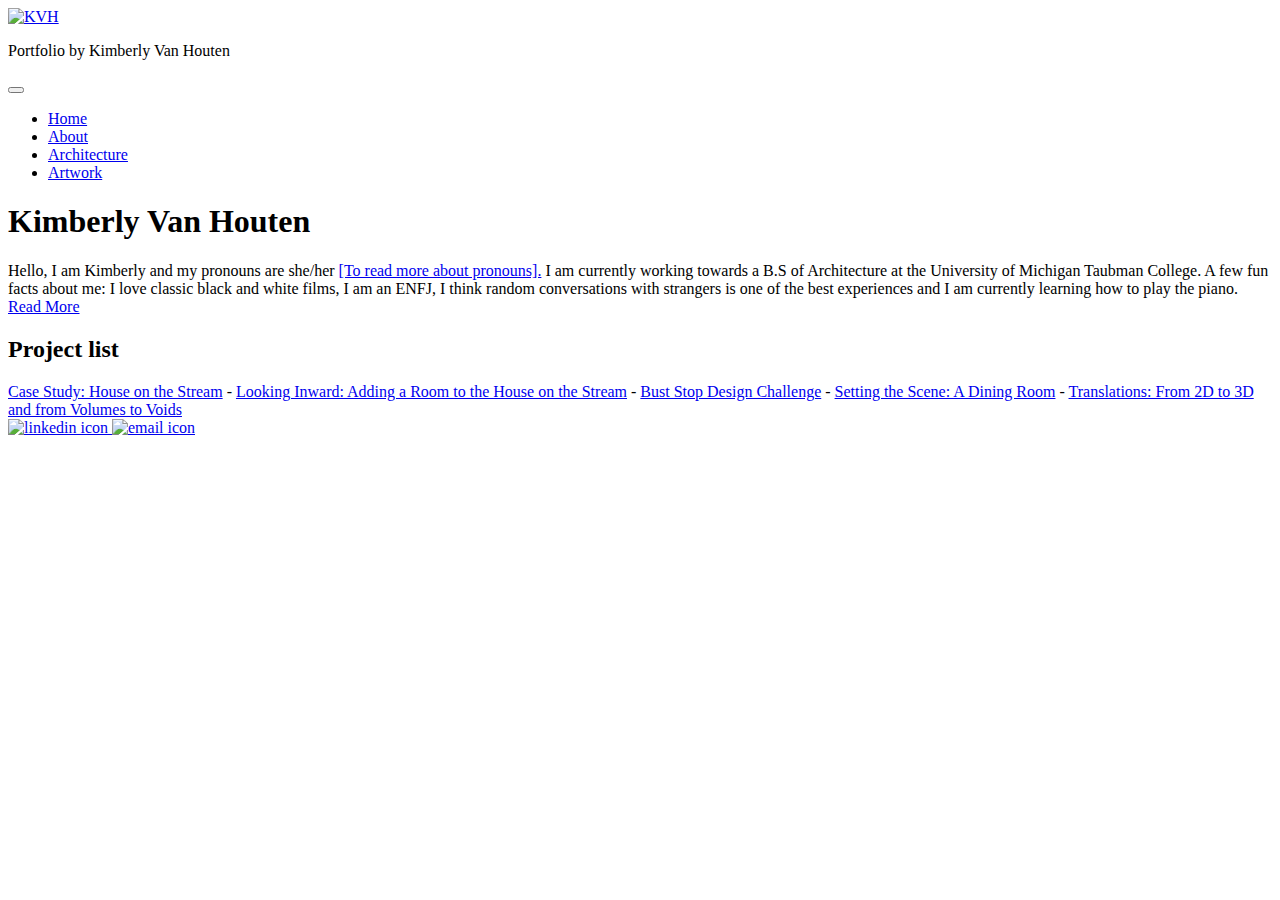
==== index.html @ df695e16 "Add files via upload" ====
﻿<!DOCTYPE html>

<html lang="en" xmlns="http://www.w3.org/1999/xhtml">
<head>
    <meta charset="utf-8" />
    <meta name="viewport" content="width=device-width, initial-scale=1">
    <link rel="shortcut icon" type="image/png" href="images/KVH_favicon.png" />
    <!-- Bootstrap CSS -->
    <link href="https://cdn.jsdelivr.net/npm/bootstrap@5.1.3/dist/css/bootstrap.min.css"
          rel="stylesheet" integrity="sha384-1BmE4kWBq78iYhFldvKuhfTAU6auU8tT94WrHftjDbrCEXSU1oBoqyl2QvZ6jIW3"
          crossorigin="anonymous">
    <link rel="stylesheet" href="css/html5reset.css">

    <link rel="stylesheet" href="css/style.css">

    <title> KIMBERLY VAN HOUTEN</title>
</head>
<body>
    <!-- header is repeated content -->
    <!--/.Navbar-->
    <header class="home-page">
        <nav class="navbar navbar-expand-md navbar-light fixed-top">
            <!-- Logo that links to homepage -->
            <div class=mainLogo>
                <a href=index.html>
                    <img src="images/KVH_logo.png" alt="KVH" id="logo_initial">
                </a>
                <!-- text -->
                <p>Portfolio by Kimberly Van Houten </p>
            </div>
            <!--collapsable menu button -->
            <button class="navbar-toggler" type="button" data-bs-toggle="collapse"
                    data-bs-target="#navbarCollapse" aria-controls="navbarCollapse"
                    aria-expanded="false" aria-label="Toggle navigation">
                <span class="navbar-toggler-icon"></span>
            </button>
            <!--collapsable menu content-->
            <div class="collapse navbar-collapse" id="navbarCollapse">
                <ul class="navbar-nav ms-auto mb-2 mb-md-0">
                    <li class="nav-item">
                        <a class="nav-link active" href="index.html">Home</a>
                    </li>
                    <li class="nav-item">
                        <a class="nav-link" href="about.html"> About </a>
                    </li>
                    <li class="nav-item">
                        <a class="nav-link" href="architecture.html"> Architecture </a>
                    </li>
                    <li class="nav-item">
                        <a class="nav-link" href="artwork.html"> Artwork </a>
                    </li>
                </ul>
            </div>
        </nav>

        <h1 id="home_header">Kimberly Van Houten</h1>
    </header>
    <main class="container-main">

        <!-- Large image that is sticky and maybe a little blurred-->
        <p class="body_text" id="intro_bio">
            Hello, I am Kimberly and my pronouns are she/her <a target="blank" href="https://lgbtlifecenter.org/pronouns/">[To read more about pronouns].</a>
            I am currently working towards a B.S of Architecture
            at the University of Michigan Taubman College.   A few fun facts about me: I love classic
            black and white films, I am an ENFJ, I think random conversations with strangers
            is one of the best experiences and I am currently learning how to play the piano.
            <a href="about.html">Read More</a>
        </p>

        <div id="project_list">
            <h2> Project list</h2>
            <a href="work_ug1p1.html">Case Study: House on the Stream</a>
            -
            <a href="work_ug1p2.html">Looking Inward: Adding a Room to the House on the Stream</a>
            -
            <a href="work_busstop.html">Bust Stop Design Challenge</a>
            -
            <a href="work_211.html">Setting the Scene: A Dining Room</a>
            -
            <a href="work_218p1.html">Translations: From 2D to 3D and from Volumes to Voids</a>
        </div>

    </main>

    <!-- footer is repeated content -->
    <footer>
        <!-- social media icon links -->
        <a target="blank" href="https://www.linkedin.com/in/kimberly-van-houten/">
            <img src="images/linkedin_icon.png" alt="linkedin icon">
        </a>

        <a target="blank" href="mailto:vhoutenk@umich.edu">
            <img src="images/email_icon.png" alt="email icon">
        </a>
    </footer>

    <!-- script for the dropdown menu-->
    <script src="https://cdn.jsdelivr.net/npm/bootstrap@5.1.3/dist/js/bootstrap.bundle.min.js"
            integrity="sha384-ka7Sk0Gln4gmtz2MlQnikT1wXgYsOg+OMhuP+IlRH9sENBO0LRn5q+8nbTov4+1p"
            crossorigin="anonymous">

    </script>


</body>
</html>
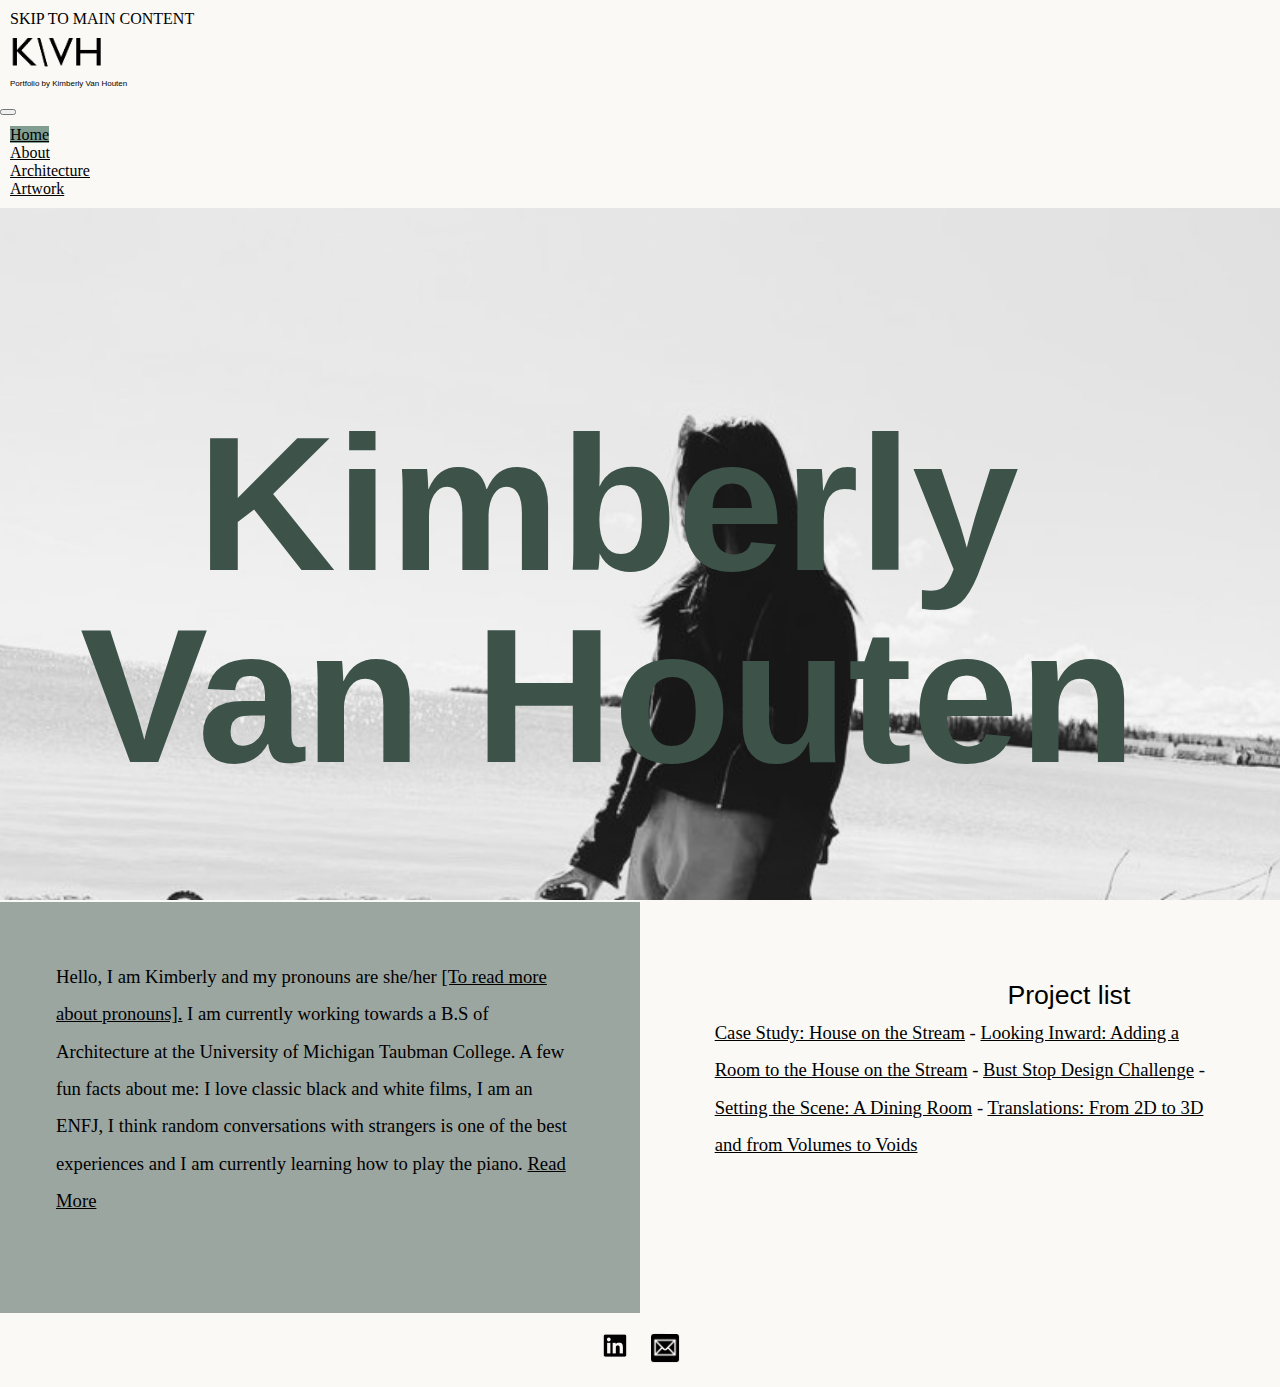
==== commit 6304a212: "Add files via upload" ====
--- a/index.html
+++ b/index.html
@@ -16,6 +16,7 @@
     <title> KIMBERLY VAN HOUTEN</title>
 </head>
 <body>
+    <div class="skip"><a href="#main">Skip to Main Content</a></div>
     <!-- header is repeated content -->
     <!--/.Navbar-->
     <header class="home-page">
@@ -52,10 +53,11 @@
                 </ul>
             </div>
         </nav>
+        
 
         <h1 id="home_header">Kimberly Van Houten</h1>
     </header>
-    <main class="container-main">
+    <main class="container-main" id="main">
 
         <!-- Large image that is sticky and maybe a little blurred-->
         <p class="body_text" id="intro_bio">
--- a/css/style.css
+++ b/css/style.css
@@ -0,0 +1,435 @@
+﻿body {
+    font-family: Garamond;
+    font-size: 12pt;
+    background-color: #FAF9F6; 
+}
+body div{
+    padding: 10px;
+}
+
+
+h1 {
+    margin-top: 2em; /*edit for tablet*/
+    font-family: Gill Sans, sans-serif;
+    font-size: 12vw;
+    color: #3d5349;
+    font-weight: 400;
+    text-align: center;
+}
+
+h2{
+    font-family:'Gill Sans', sans-serif;
+    font-size: 20pt;
+    text-align: center;
+}
+
+h3{
+    font-family: 'Gill Sans', sans-serif;
+    font-size: 15pt;
+    padding-bottom: 10pt;
+}
+
+
+/*links*/
+a{
+    color: black;
+}
+
+a:visited{
+    color:black;
+}
+
+a:hover{
+    text-decoration:none;
+    text-transform: uppercase;
+}
+
+
+/*heading*/
+
+.skip a {
+    /*skip to main content styling*/
+    background: #FAF9F6;
+    left: 0;
+    padding: 10px;
+    position: absolute;
+    top: 0px;
+}
+
+.skip a:focus {
+   position: absolute;
+   top: 90px;
+}
+
+
+header.home-page {
+    /*F2F2EA*/
+    /*so that the header goes behind the image in the scrolling effect*/
+    z-index: 0;
+    background: url(../images/home_background_phone.jpg);
+    background-repeat: no-repeat;
+    background-attachment: fixed; /* Parallax effect */
+    background-position: center; /* Parallax effect */
+    background-color: #FAF9F6;
+
+    background-size: cover; /* Parallax effect */
+    height: 98vh; /* Parallax effect */
+}
+
+
+header p {
+    font-family: 'Gill Sans', sans-serif ;
+    font-size: .5em;
+}
+
+img#logo_initial{
+   width: 6em;
+}
+
+nav{
+    text-align: left;
+ }
+
+
+
+ /*dropdown menu most from bootstrap*/
+
+a.nav-link.active {
+    background: #829e92;
+    text-decoration: underline;
+}
+
+.navbar {
+    /*color: #3d5349; #829e92 #FAF9F6*/
+    background-color: #FAF9F6;
+}
+
+
+/*text sections*/
+.body_text {
+    padding: 3em; /*edit for tablet set as 4em*/
+    line-height: 2em;
+    font-size: 14pt;
+}
+
+/*just for the home page*/
+#intro_bio {
+    background: rgba(61,83,73,.5);
+}
+
+#project_list {
+    font-size: 14pt;
+    line-height: 2em;
+    padding: 4em 4em 8em 4em;
+    background: #FAF9F6;
+
+}
+
+/*photo and title for just the home page*/
+    #home_header {
+    margin-top: 0em;
+    width: 95%;
+    line-height: 1;
+    padding: 200px 0;
+    text-align: center;
+    font-size: 15vw;
+}
+
+
+/*for the about page*/
+#resumepdf{
+   width:100%;
+   height: 700px;
+}
+ 
+/*Animate the about-header id with keyframes.*/
+
+@keyframes about-header {
+    from {
+       margin-top: -1em;
+        
+    }
+
+    to {
+        margin-top: 1em;
+        
+    }
+}
+#about-header {
+    animation-name: about-header;
+    animation-duration: 3s;
+    animation-iteration-count: 1;
+}
+
+/*Animate the headshot id with keyframes.*/
+
+@keyframes headshot {
+    from {
+        padding-right: 100%;
+    }
+
+    to {
+        padding-left: 3em;
+    }
+}
+
+#headshot {
+    animation-name: headshot;
+    animation-duration: 4s;
+    animation-iteration-count: 1;
+}
+
+
+/*for the artwork page*/
+form{
+    text-align: center;
+    padding-top: 10px;
+    padding-bottom: 200px;
+}
+
+input[type=text] {
+    font-family: 'Garamond';
+    width: 90%;
+    padding: 12px 20px;
+    margin: 8px 0;
+    box-sizing: border-box;
+    border: none;
+    background-color: #3d5349;
+    color: #FAF9F6;
+  }
+
+.artwork-container{
+    display: flex;
+    flex-wrap: wrap;
+    justify-content: space-around;
+}
+
+.artwork-container img{
+    width: 40%;
+    height: 40%;
+    margin: 10px;
+}
+
+/*for the work page*/
+
+.projectContainter {
+    display: flex;
+    flex-wrap: wrap;
+    justify-content: center;
+}
+
+.projectContainter img {
+    width: 30%;
+    height: 30%;
+    margin: 10px;
+}
+
+.container {
+    display: grid;
+    grid-template-columns: 1fr 1fr;
+    grid-template-rows:  1fr repeat(5,5fr);
+    align-items: center;
+    row-gap: 10px;
+   /* place-items: center; short hand to center vertically and horizontally*/
+}
+
+    .container p {
+        font-family: 'Gill Sans';
+        grid-column: 2 / 3;
+        background-color: rgba(16, 32, 25, 0.7);
+        color: #FAF9F6;
+        justify-self: stretch;
+        align-self: stretch;
+        padding: 2em;
+        font-size: 15pt;
+    }
+
+
+    .container div {
+        background-color: rgba(16, 32, 25, 0.7);
+        justify-self: stretch;
+        align-self: center;
+        grid-column: 1/-1;
+        overflow: hidden;
+    }
+
+div.filterDiv.arch.ug1p1{
+    grid-row: 2 / span 1;
+}
+
+p.ug1p1{
+    grid-row: 2 / span 1;
+    
+
+}
+ 
+div.filterDiv.art{
+    grid-row: 3 / span 1;
+}
+
+p.art{
+    grid-row: 3 / span 1;
+    
+}
+
+div.filterDiv.arch.ug1p2{
+    grid-row: 4 / span 1;
+}
+
+p.ug1p2{
+    grid-row: 4 / span 1;
+    
+}
+
+div.filterDiv.arch.c211{
+    grid-row: 5 / span 1;
+}
+
+p.c211{
+    grid-row: 5 / span 1;
+    
+}
+
+div.filterDiv.arch.c218{
+    grid-row: 6 / span 1;
+}
+
+p.c218{
+    grid-row: 6 / span 1;
+    
+}
+
+
+/*work content pages */
+
+
+
+        /*footer*/
+ footer {
+     display: flex;
+    justify-content: center;
+    padding: 10px;
+   left: 0px;
+   right: 0px;
+   bottom: 0px;
+    /*background-color: #9cb8ab;*/
+    background-color: #FAF9F6;
+   /* box-shadow: 0px 0px 16px 0px rgba(0,0,0,2); */
+}
+
+footer img{
+    width:30px;
+    height: auto;
+    margin: 10px;
+}
+
+p.projectInfo{
+    padding: 2em;
+    text-align: center;
+
+}
+
+
+
+/* tablet view */
+@media screen and (min-width: 750px){
+
+    .body_text{
+        width: 70%;
+        text-align: left;
+    }
+
+    /* home page */
+    /* sets 2 columns for main page */
+    .container-main {
+        display: grid;
+        grid-template-columns: 1fr 1fr;
+    }
+
+    /* fixes the overarching ruleset */
+    #intro_bio {
+        width: auto;
+    }
+
+
+
+    /*cover parallax image*/
+    header.home-page {
+        /*F2F2EA*/
+        /*so that the header goes behind the image in the scrolling effect*/
+        z-index: 0;
+        background: url(../images/home_background.jpg);
+        background-repeat: no-repeat;
+        background-attachment: fixed; /* Parallax effect */
+        background-position: center; /* Parallax effect */
+        background-color: #FAF9F6;
+
+        background-size: cover; /* Parallax effect */
+        height: 98vh; /* Parallax effect */
+    }
+
+
+
+    /* about page */
+    img#headshot{
+
+        width: 50%;
+        height: auto;
+        padding-left: 3em;
+        padding-top: 3em;
+    }
+
+    #resumepdf {
+        margin-right: 50px;
+        margin-left: 50px;
+        height: 1000px;
+        width: 90%;
+    }
+
+
+    /*for the work page */
+      .container{
+          grid-template-rows: 1fr repeat(5,4fr);
+      }
+        .container p {
+            padding: 2em;
+            font-size: 20pt;
+        }
+
+
+        .container div {
+            background-color: rgba(16, 32, 25, 0.7);
+            justify-self: stretch;
+            align-self: center;
+            grid-column: 1/ 2;
+            overflow: hidden;
+        }
+
+    /*for linked work pages*/
+    p.projectInfo{
+       
+        text-align:right;
+        padding-left: 300px;
+        padding-right: 75px;
+    }
+
+    h1 {
+        margin-top: 1em;
+        font-family: Gill Sans, sans-serif;
+        font-size: 70pt;
+        font-weight: 700;
+        text-align: right;
+        padding-right: 75px;
+    }
+
+    h2 {
+        text-align: right;
+        padding-right: 75px;
+    }
+
+
+    /*for artwork page*/
+    /*include flip card*/
+    /*use flex here*/
+} 
+   
